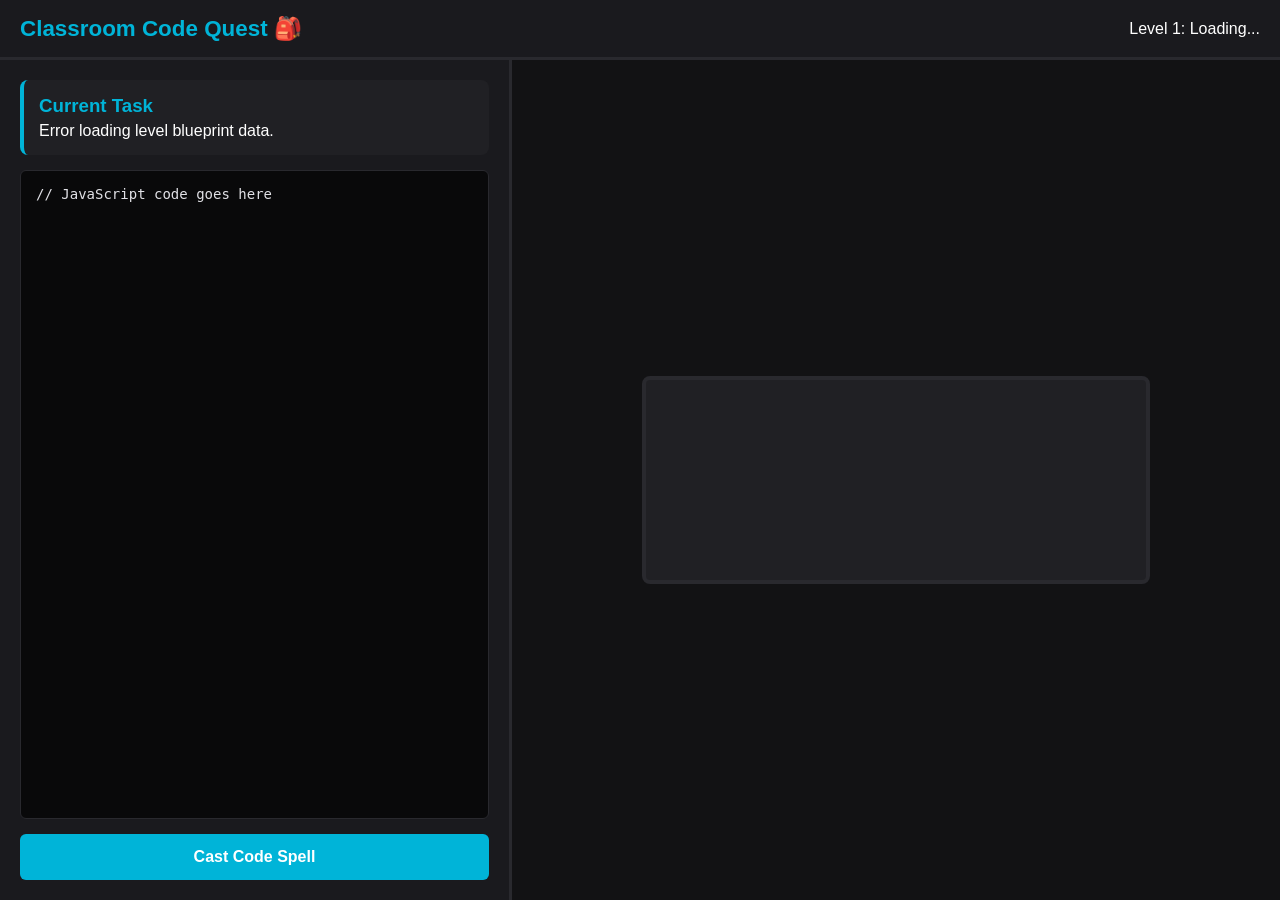
==== game.html @ f8479b65 "Add files via upload" ====
<!DOCTYPE html>
<html lang="en">
<head>
    <meta charset="UTF-8">
    <title>Classroom Code Quest - Play</title>
    <style>
        * { box-sizing: border-box; margin: 0; padding: 0; font-family: 'Segoe UI', sans-serif; }
        body { display: flex; flex-direction: column; height: 100vh; background: #121214; color: #fff; overflow: hidden; }
        header { background: #1a1a1e; padding: 15px 20px; border-bottom: 3px solid #29292e; display: flex; justify-content: space-between; align-items: center; }
        .logo { color: #00b4d8; font-weight: bold; font-size: 1.4rem; }
        #layout { display: flex; flex: 1; }
        .panel { flex: 1; display: flex; flex-direction: column; padding: 20px; gap: 15px; }
        #left-side { background: #1a1a1e; max-width: 40%; border-right: 3px solid #29292e; }
        #right-side { background: #121214; align-items: center; justify-content: center; }
        .objective-card { background: #202024; padding: 15px; border-radius: 8px; border-left: 4px solid #00b4d8; }
        textarea { flex: 1; background: #09090a; color: #e1e1e6; border: 1px solid #29292e; border-radius: 6px; padding: 15px; font-family: monospace; font-size: 14px; outline: none; resize: none; }
        button { background: #00b4d8; color: #fff; border: none; padding: 14px; font-size: 16px; font-weight: bold; border-radius: 6px; cursor: pointer; }
        button:hover { background: #0096b4; }
        canvas { background: #202024; border: 4px solid #29292e; border-radius: 8px; }
    </style>
</head>
<body>

    <header>
        <div class="logo">Classroom Code Quest 🎒</div>
        <div id="level-title">Level 1: Loading...</div>
    </header>

    <div id="layout">
        <div id="left-side" class="panel">
            <div class="objective-card">
                <h3 style="margin-bottom: 5px; color: #00b4d8;">Current Task</h3>
                <div id="level-desc">Loading instructions from data files...</div>
            </div>
            <textarea id="code-box">// JavaScript code goes here</textarea>
            <button onclick="runStudentCode()">Cast Code Spell</button>
        </div>

        <div id="right-side" class="panel">
            <canvas id="gameCanvas" width="500" height="200"></canvas>
        </div>
    </div>

    <!-- Scripts linked in correct layout sequence -->
    <script src="levels.js"></script>
    <script src="engine.js"></script>
</body>
</html>
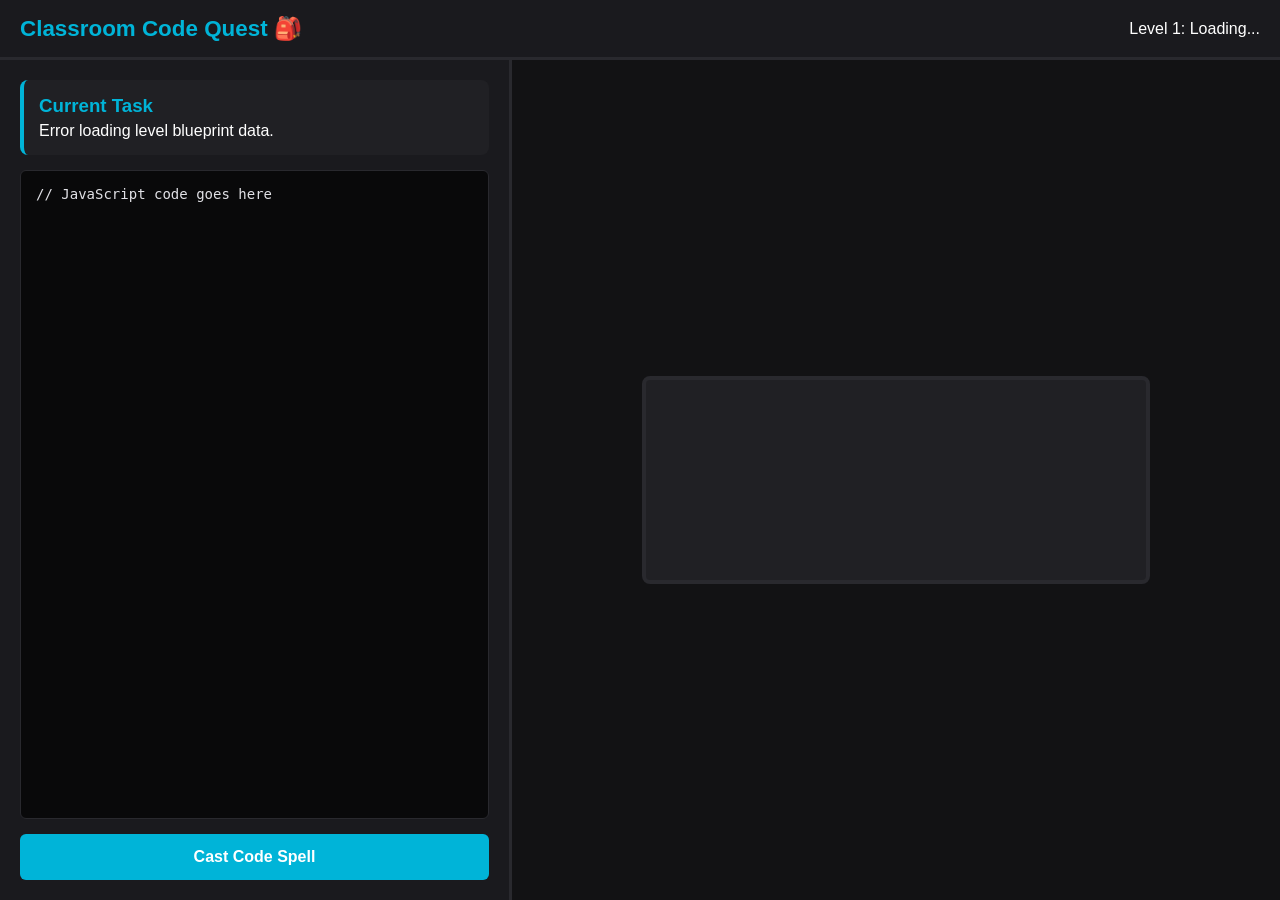
==== commit 4dbb41e8: "Add files via upload" ====
--- a/game.html
+++ b/game.html
@@ -18,9 +18,14 @@
         button { background: #00b4d8; color: #fff; border: none; padding: 14px; font-size: 16px; font-weight: bold; border-radius: 6px; cursor: pointer; }
         button:hover { background: #0096b4; }
         canvas { background: #202024; border: 4px solid #29292e; border-radius: 8px; }
+        /* Emergency Debug Box */
+        #debug-log { background: #721c24; color: #f8d7da; padding: 10px; font-family: monospace; display: none; }
     </style>
 </head>
 <body>
+
+    <!-- This box will show us the secret error if something crashes -->
+    <div id="debug-log"></div>
 
     <header>
         <div class="logo">Classroom Code Quest 🎒</div>
@@ -42,6 +47,16 @@
         </div>
     </div>
 
+    <!-- Hidden safety net to display errors on screen -->
+    <script>
+        window.onerror = function(message, source, lineno) {
+            const box = document.getElementById('debug-log');
+            box.style.display = 'block';
+            box.innerHTML = '<strong>CRASH DETECTED:</strong> ' + message + ' (Line ' + lineno + ')';
+            return false;
+        };
+    </script>
+
     <!-- Scripts linked in correct layout sequence -->
     <script src="levels.js"></script>
     <script src="engine.js"></script>
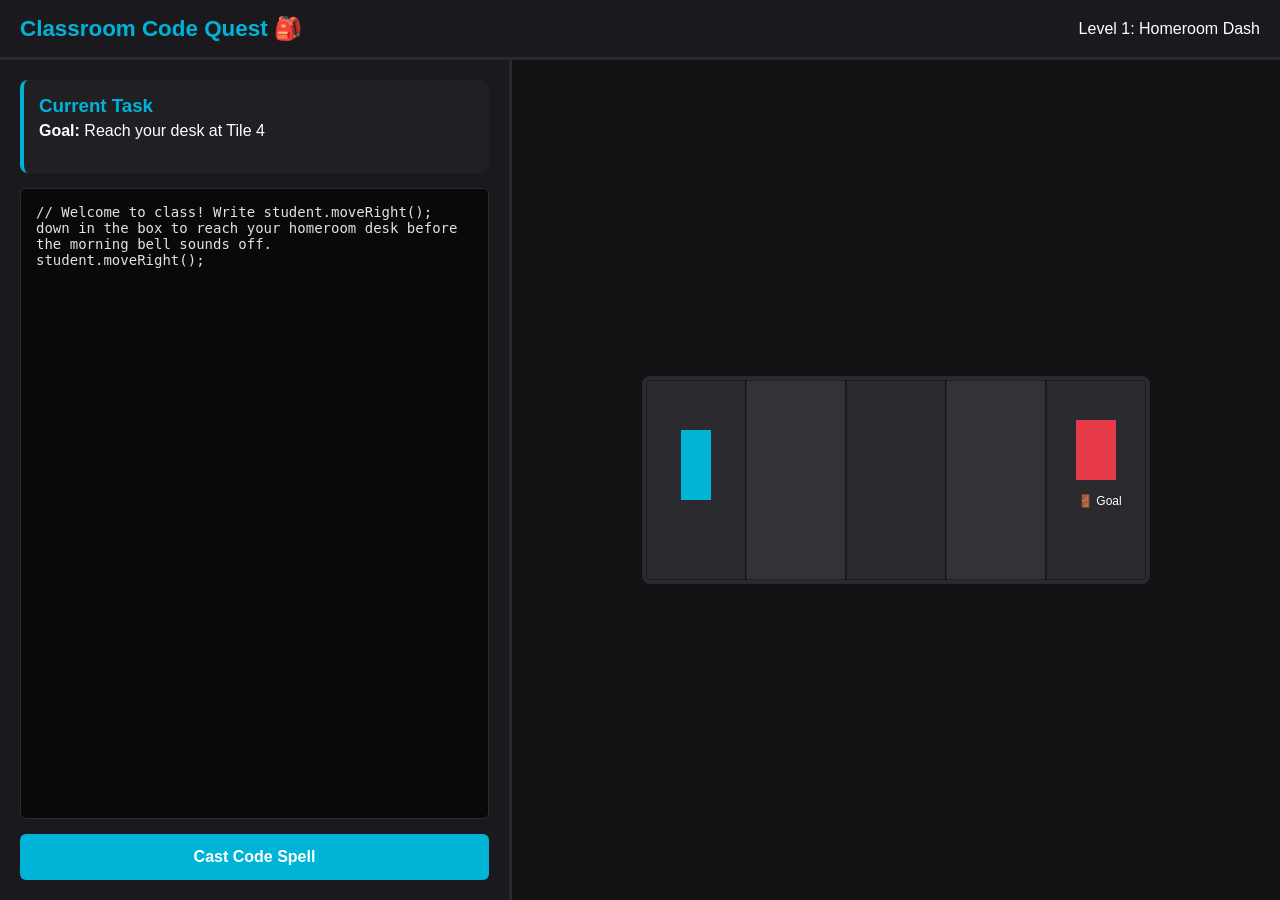
==== commit 34e6bfbc: "Add files via upload" ====
--- a/game.html
+++ b/game.html
@@ -58,7 +58,6 @@
     </script>
 
     <!-- Scripts linked in correct layout sequence -->
-    <script src="levels.js"></script>
     <script src="engine.js"></script>
 </body>
 </html>
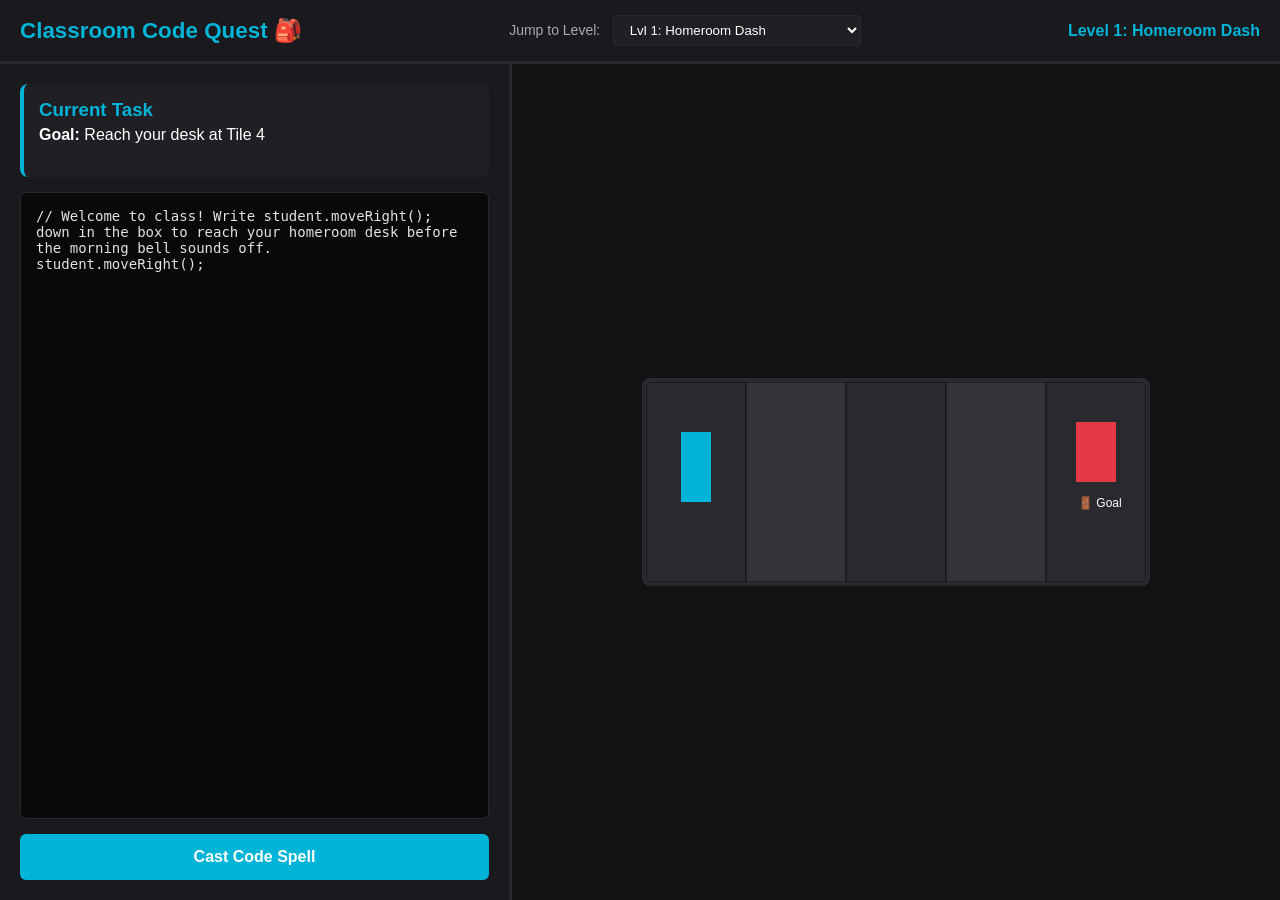
==== commit 5d8951a9: "Add files via upload" ====
--- a/game.html
+++ b/game.html
@@ -27,10 +27,18 @@
     <!-- This box will show us the secret error if something crashes -->
     <div id="debug-log"></div>
 
-    <header>
+        <header>
         <div class="logo">Classroom Code Quest 🎒</div>
-        <div id="level-title">Level 1: Loading...</div>
+        <div>
+            <!-- Dropdown menu selector -->
+            <label for="level-select" style="font-size: 14px; color: #aaa; margin-right: 8px;">Jump to Level:</label>
+            <select id="level-select" onchange="changeLevelViaDropdown(this.value)" style="background: #202024; color: #fff; border: 1px solid #29292e; padding: 6px 12px; border-radius: 4px; outline: none; cursor: pointer;">
+                <!-- This will be automatically filled with options by our engine -->
+            </select>
+        </div>
+        <div id="level-title" style="font-weight: bold; color: #00b4d8;">Level 1: Loading...</div>
     </header>
+
 
     <div id="layout">
         <div id="left-side" class="panel">
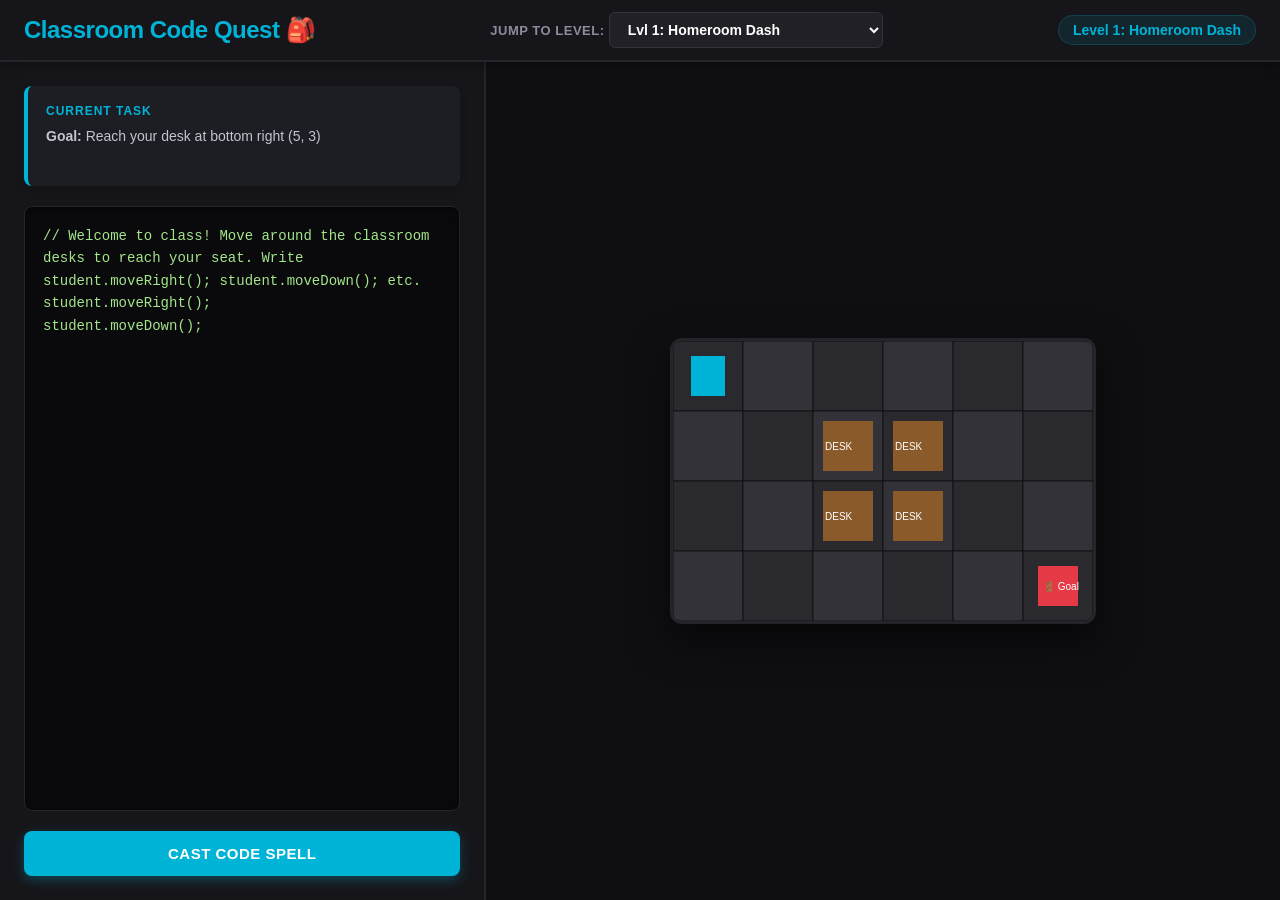
==== commit c24295ae: "Add files via upload" ====
--- a/game.html
+++ b/game.html
@@ -4,58 +4,43 @@
 <head>
     <meta charset="UTF-8">
     <title>Classroom Code Quest - Play</title>
-    <style>
-        * { box-sizing: border-box; margin: 0; padding: 0; font-family: 'Segoe UI', sans-serif; }
-        body { display: flex; flex-direction: column; height: 100vh; background: #121214; color: #fff; overflow: hidden; }
-        header { background: #1a1a1e; padding: 15px 20px; border-bottom: 3px solid #29292e; display: flex; justify-content: space-between; align-items: center; }
-        .logo { color: #00b4d8; font-weight: bold; font-size: 1.4rem; }
-        #layout { display: flex; flex: 1; }
-        .panel { flex: 1; display: flex; flex-direction: column; padding: 20px; gap: 15px; }
-        #left-side { background: #1a1a1e; max-width: 40%; border-right: 3px solid #29292e; }
-        #right-side { background: #121214; align-items: center; justify-content: center; }
-        .objective-card { background: #202024; padding: 15px; border-radius: 8px; border-left: 4px solid #00b4d8; }
-        textarea { flex: 1; background: #09090a; color: #e1e1e6; border: 1px solid #29292e; border-radius: 6px; padding: 15px; font-family: monospace; font-size: 14px; outline: none; resize: none; }
-        button { background: #00b4d8; color: #fff; border: none; padding: 14px; font-size: 16px; font-weight: bold; border-radius: 6px; cursor: pointer; }
-        button:hover { background: #0096b4; }
-        canvas { background: #202024; border: 4px solid #29292e; border-radius: 8px; }
-        /* Emergency Debug Box */
-        #debug-log { background: #721c24; color: #f8d7da; padding: 10px; font-family: monospace; display: none; }
-    </style>
+    <!-- Link your external theme styles sheet -->
+    <link rel="stylesheet" href="styles.css">
 </head>
 <body>
 
-    <!-- This box will show us the secret error if something crashes -->
+    <!-- Emergency Diagnostic Error Logging Wrapper -->
     <div id="debug-log"></div>
 
-        <header>
+    <!-- Application Top Bar Navigation Controls -->
+    <header>
         <div class="logo">Classroom Code Quest 🎒</div>
         <div>
-            <!-- Dropdown menu selector -->
-            <label for="level-select" style="font-size: 14px; color: #aaa; margin-right: 8px;">Jump to Level:</label>
-            <select id="level-select" onchange="changeLevelViaDropdown(this.value)" style="background: #202024; color: #fff; border: 1px solid #29292e; padding: 6px 12px; border-radius: 4px; outline: none; cursor: pointer;">
-                <!-- This will be automatically filled with options by our engine -->
-            </select>
+            <label for="level-select">Jump to Level: </label>
+            <select id="level-select" onchange="changeLevelViaDropdown(this.value)"></select>
         </div>
-        <div id="level-title" style="font-weight: bold; color: #00b4d8;">Level 1: Loading...</div>
+        <div id="level-title">Level 1: Loading...</div>
     </header>
 
-
+    <!-- Main Workspace Split Panels Setup -->
     <div id="layout">
+        <!-- Input & Instructions Processing Columns -->
         <div id="left-side" class="panel">
             <div class="objective-card">
-                <h3 style="margin-bottom: 5px; color: #00b4d8;">Current Task</h3>
+                <h3>Current Task</h3>
                 <div id="level-desc">Loading instructions from data files...</div>
             </div>
-            <textarea id="code-box">// JavaScript code goes here</textarea>
+            <textarea id="code-box" spellcheck="false">// Loading game environment data streams...</textarea>
             <button onclick="runStudentCode()">Cast Code Spell</button>
         </div>
 
+        <!-- Dynamic Graphical Visual Output Canvas Window -->
         <div id="right-side" class="panel">
             <canvas id="gameCanvas" width="500" height="200"></canvas>
         </div>
     </div>
 
-    <!-- Hidden safety net to display errors on screen -->
+    <!-- Hidden system error intercept listener layout safety grid -->
     <script>
         window.onerror = function(message, source, lineno) {
             const box = document.getElementById('debug-log');
@@ -65,7 +50,7 @@
         };
     </script>
 
-    <!-- Scripts linked in correct layout sequence -->
+    <!-- Linked execution script logic pipeline files matrix -->
     <script src="engine.js"></script>
 </body>
 </html>
--- a/styles.css
+++ b/styles.css
@@ -0,0 +1,191 @@
+/* --- Global Reset & Game Branding Colors --- */
+* {
+    box-sizing: border-box;
+    margin: 0;
+    padding: 0;
+    font-family: 'Segoe UI', -apple-system, BlinkMacSystemFont, Roboto, sans-serif;
+}
+
+body {
+    display: flex;
+    flex-direction: column;
+    height: 100vh;
+    background: #0f0f12;
+    color: #e1e1e6;
+    overflow: hidden;
+}
+
+/* --- Emergency Debug Overlay Layout --- */
+#debug-log {
+    background: #451a1a;
+    color: #f8d7da;
+    padding: 12px 20px;
+    font-family: 'Fira Code', monospace;
+    font-size: 13px;
+    border-bottom: 2px solid #ea6b6b;
+    display: none;
+}
+
+/* --- Top Navigation Header Bar --- */
+header {
+    background: #16161a;
+    padding: 12px 24px;
+    border-bottom: 2px solid #24242b;
+    display: flex;
+    justify-content: space-between;
+    align-items: center;
+    box-shadow: 0 4px 12px rgba(0, 0, 0, 0.3);
+    z-index: 10;
+}
+
+header .logo {
+    color: #00b4d8;
+    font-weight: 700;
+    font-size: 1.5rem;
+    letter-spacing: -0.5px;
+}
+
+header div label {
+    font-size: 13px;
+    color: #8c8c9e;
+    font-weight: 600;
+    text-transform: uppercase;
+    letter-spacing: 0.5px;
+}
+
+/* --- Dynamic Level Selector Dropdown --- */
+#level-select {
+    background: #202026;
+    color: #ffffff;
+    border: 1px solid #32323f;
+    padding: 8px 14px;
+    border-radius: 6px;
+    font-size: 14px;
+    font-weight: 600;
+    outline: none;
+    cursor: pointer;
+    transition: border-color 0.2s, background 0.2s;
+}
+
+#level-select:hover {
+    border-color: #00b4d8;
+    background: #24242e;
+}
+
+#level-title {
+    font-weight: 700;
+    color: #00b4d8;
+    background: rgba(0, 180, 216, 0.1);
+    padding: 6px 14px;
+    border-radius: 20px;
+    font-size: 14px;
+    border: 1px solid rgba(0, 180, 216, 0.2);
+}
+
+/* --- Split Panel Layout Framework --- */
+#layout {
+    display: flex;
+    flex: 1;
+    overflow: hidden;
+}
+
+.panel {
+    flex: 1;
+    display: flex;
+    flex-direction: column;
+    padding: 24px;
+    gap: 20px;
+}
+
+#left-side {
+    background: #16161a;
+    max-width: 38%;
+    border-right: 2px solid #24242b;
+    box-shadow: 4px 0 16px rgba(0, 0, 0, 0.2);
+}
+
+#right-side {
+    background: #0f0f12;
+    align-items: center;
+    justify-content: center;
+    overflow: auto;
+}
+
+/* --- Quest Tracker Cards & Checkboxes --- */
+.objective-card {
+    background: #1d1d24;
+    padding: 18px;
+    border-radius: 8px;
+    border-left: 4px solid #00b4d8;
+    box-shadow: 0 4px 8px rgba(0, 0, 0, 0.15);
+}
+
+.objective-card h3 {
+    font-size: 12px;
+    color: #00b4d8;
+    text-transform: uppercase;
+    letter-spacing: 1px;
+    margin-bottom: 8px;
+}
+
+#level-desc {
+    color: #c4c4d1;
+    font-size: 14px;
+    line-height: 1.5;
+}
+
+/* --- IDE Code Editor Workspace Box --- */
+textarea {
+    flex: 1;
+    background: #0a0a0d;
+    color: #a4e58b; /* Vibrant programmer green */
+    border: 1px solid #24242b;
+    border-radius: 8px;
+    padding: 18px;
+    font-family: 'Fira Code', 'Courier New', monospace;
+    font-size: 14px;
+    line-height: 1.6;
+    outline: none;
+    resize: none;
+    box-shadow: inset 0 2px 8px rgba(0, 0, 0, 0.5);
+    transition: border-color 0.2s, box-shadow 0.2s;
+}
+
+textarea:focus {
+    border-color: #00b4d8;
+    box-shadow: inset 0 2px 8px rgba(0, 0, 0, 0.5), 0 0 0 3px rgba(0, 180, 216, 0.15);
+}
+
+/* --- Primary Execution Call-to-Action Buttons --- */
+button {
+    background: #00b4d8;
+    color: #ffffff;
+    border: none;
+    padding: 14px 20px;
+    font-size: 15px;
+    font-weight: 700;
+    text-transform: uppercase;
+    letter-spacing: 0.5px;
+    border-radius: 8px;
+    cursor: pointer;
+    box-shadow: 0 4px 12px rgba(0, 180, 216, 0.3);
+    transition: background 0.2s, transform 0.1s, box-shadow 0.2s;
+}
+
+button:hover {
+    background: #0096b4;
+    box-shadow: 0 6px 16px rgba(0, 180, 216, 0.4);
+}
+
+button:active {
+    transform: scale(0.98);
+}
+
+/* --- HTML5 Canvas Render Windows --- */
+canvas {
+    background: #16161a;
+    border: 3px solid #24242b;
+    border-radius: 12px;
+    box-shadow: 0 16px 40px rgba(0, 0, 0, 0.6);
+    max-width: 100%;
+}
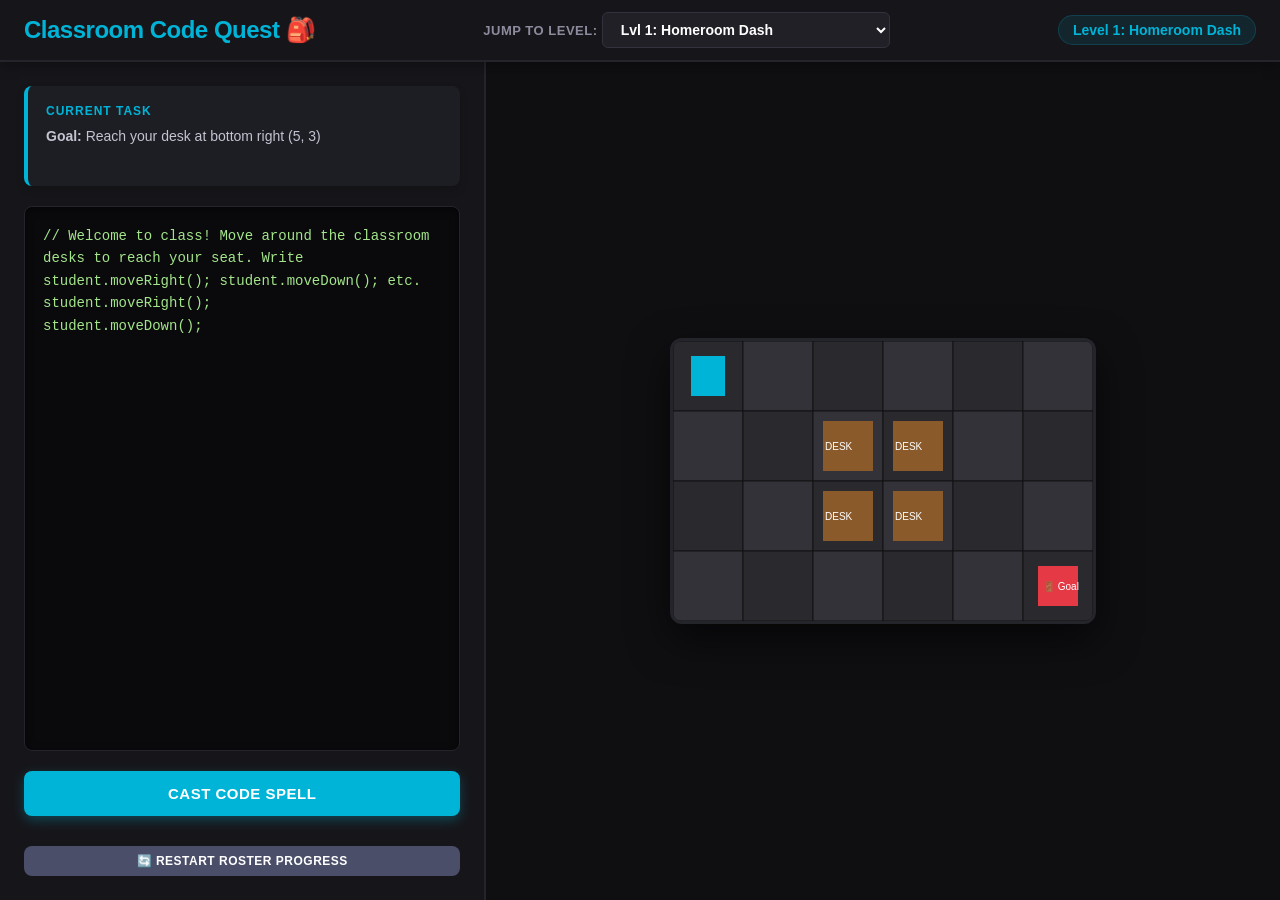
==== commit 8a6ea573: "Add files via upload" ====
--- a/game.html
+++ b/game.html
@@ -32,11 +32,30 @@
             </div>
             <textarea id="code-box" spellcheck="false">// Loading game environment data streams...</textarea>
             <button onclick="runStudentCode()">Cast Code Spell</button>
+	    <button onclick="localStorage.clear(); location.reload();" style="background: #4a4e69; margin-top: 10px; font-size: 12px; padding: 8px; box-shadow: none;">🔄 Restart Roster Progress</button>
+
         </div>
 
         <!-- Dynamic Graphical Visual Output Canvas Window -->
         <div id="right-side" class="panel">
             <canvas id="gameCanvas" width="500" height="200"></canvas>
+        </div>
+    </div>
+    <!-- DYNAMIC WIN OVERLAY POPUP LAYER -->
+    <div id="win-overlay">
+        <div class="win-card">
+            <h2>🎉 Level Complete! 🎉</h2>
+            <p id="win-zone-text">The Hallway Cleared</p>
+            
+            <!-- Animated Star Container Matrix Grid -->
+            <div class="star-rating">
+                <span id="star1" class="star">★</span>
+                <span id="star2" class="star">★</span>
+                <span id="star3" class="star">★</span>
+            </div>
+            
+            <p id="win-message">Outstanding 2D Path Routing!</p>
+            <button id="next-level-btn" onclick="closeWinOverlayAndAdvance()">Next Level 🎒</button>
         </div>
     </div>
 
--- a/styles.css
+++ b/styles.css
@@ -189,3 +189,97 @@
     box-shadow: 0 16px 40px rgba(0, 0, 0, 0.6);
     max-width: 100%;
 }
+/* --- Dynamic Win Screen Overlay Animations --- */
+#win-overlay {
+    position: fixed;
+    top: 0;
+    left: 0;
+    width: 100vw;
+    height: 100vh;
+    background: rgba(10, 10, 13, 0.85); /* Deep frosted backdrop blurring background gameplay */
+    backdrop-filter: blur(6px);
+    display: flex;
+    align-items: center;
+    justify-content: center;
+    z-index: 100;
+    opacity: 0;
+    pointer-events: none;
+    transition: opacity 0.4s ease;
+}
+
+/* Toggle state triggered programmatically via engine routing */
+#win-overlay.active {
+    opacity: 1;
+    pointer-events: auto;
+}
+
+.win-card {
+    background: #1d1d24;
+    border: 2px solid #2a9d8f;
+    border-radius: 16px;
+    padding: 40px;
+    text-align: center;
+    box-shadow: 0 20px 50px rgba(0, 0, 0, 0.6), 0 0 30px rgba(42, 157, 143, 0.2);
+    max-width: 450px;
+    width: 90%;
+    transform: scale(0.8);
+    transition: transform 0.4s cubic-bezier(0.175, 0.885, 0.32, 1.275);
+}
+
+#win-overlay.active .win-card {
+    transform: scale(1);
+}
+
+.win-card h2 {
+    color: #2a9d8f;
+    font-size: 2rem;
+    margin-bottom: 5px;
+    text-shadow: 0 0 10px rgba(42, 157, 143, 0.3);
+}
+
+#win-zone-text {
+    font-size: 13px;
+    color: #8c8c9e;
+    text-transform: uppercase;
+    letter-spacing: 1.5px;
+    margin-bottom: 20px;
+}
+
+/* --- Golden Star Rating Arrays --- */
+.star-rating {
+    margin: 15px 0 25px 0;
+    display: flex;
+    justify-content: center;
+    gap: 15px;
+}
+
+.star {
+    font-size: 3.5rem;
+    color: #2b2b36; /* Default unearned grey star template background state */
+    text-shadow: none;
+    transition: color 0.3s ease, transform 0.3s ease;
+}
+
+.star.earned {
+    color: #e9c46a; /* Bright neon golden star reward highlight color template */
+    text-shadow: 0 0 15px rgba(233, 196, 106, 0.5);
+    transform: scale(1.15);
+}
+
+#win-message {
+    color: #e1e1e6;
+    font-size: 15px;
+    margin-bottom: 30px;
+    line-height: 1.4;
+}
+
+#next-level-btn {
+    background: #2a9d8f;
+    box-shadow: 0 4px 14px rgba(42, 157, 143, 0.4);
+    width: 100%;
+}
+
+#next-level-btn:hover {
+    background: #218074;
+    box-shadow: 0 6px 20px rgba(42, 157, 143, 0.5);
+}
